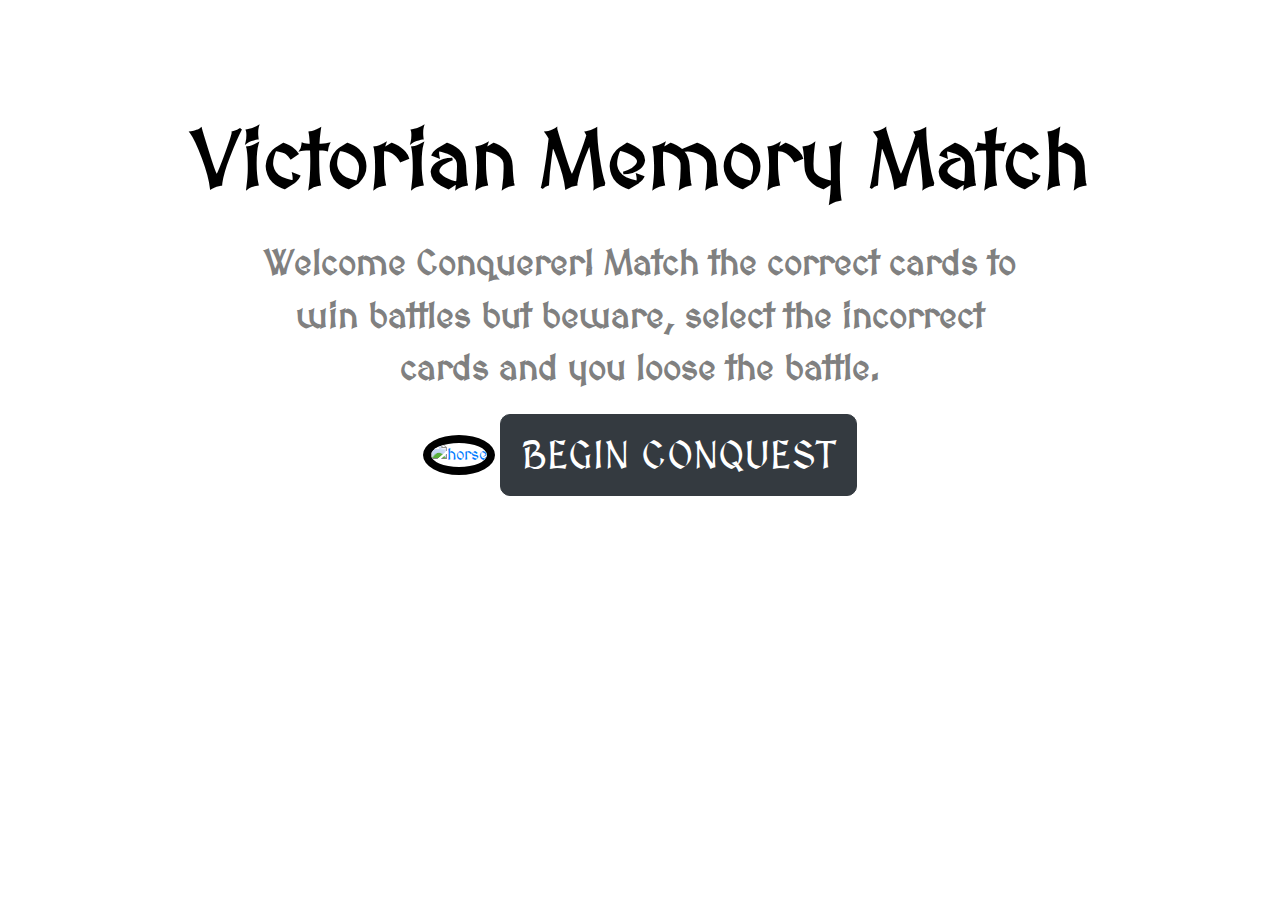
==== index.html @ 1f0f879d "Add files via upload" ====
<!DOCTYPE html>
<html lang="en">

<head>
  <meta charset="UTF-8" />
  <meta name="description" content="Victorian theme memory match game made for Year 5 WoW project by Adam Ahmed of Birchwood Primary School">
  <meta name="keywords" content="HTML, CSS, JavaScript, WoW, Birchwood, Memory Game">
  <meta name="author" content="Adam Ahmed">
  <meta name="viewport" content="width=device-width, initial-scale=1.0" />
  <title>Victorian Memory Match</title>

  <!--Google Fonts-->

  <link rel="preconnect" href="https://fonts.gstatic.com">
  <link href="https://fonts.googleapis.com/css2?family=MedievalSharp&display=swap" rel="stylesheet">

  <!--BOOTSTRAP-->
  <link rel="stylesheet" href="https://stackpath.bootstrapcdn.com/bootstrap/4.5.2/css/bootstrap.min.css" integrity="sha384-JcKb8q3iqJ61gNV9KGb8thSsNjpSL0n8PARn9HuZOnIxN0hoP+VmmDGMN5t9UJ0Z" crossorigin="anonymous" />
  <script src="https://stackpath.bootstrapcdn.com/bootstrap/4.5.2/js/bootstrap.min.js" integrity="sha384-B4gt1jrGC7Jh4AgTPSdUtOBvfO8shuf57BaghqFfPlYxofvL8/KUEfYiJOMMV+rV" crossorigin="anonymous"></script>

  <!--STYLESHEET-->
  <link rel="stylesheet" type="text/css" href="styles.css" />

  <!--ANIMATION STYLESHEET CDN-->
  <link rel="stylesheet" href="https://cdnjs.cloudflare.com/ajax/libs/animate.css/4.0.0/animate.css" />
</head>

<body>
  <section class="container open text-center mx-auto">
    <div>
      <p class="mainTag px-auto">Victorian Memory Match</p>
    </div>
    <div>
      <p class="welcome">
        Welcome Conquerer! Match the correct cards to win battles but beware,
        select the incorrect cards and you loose the battle.
      </p>
    </div>
    <div class="fDiv">
      <a href="gamepage.html">
        <img class="gif" src="Images/horse.gif" alt="horse">
      </a>
      <a href="gamepage.html">
        <button class="btn btn-handle btn-lg btn-dark">
          BEGIN CONQUEST
        </button>
      </a>
    </div>
  </section>
</body>
</html>
---- styles.css ----
body {
  height: 85vh;
  background-image: url("Images/oriental.png");
  background-position: center;
  position: relative;
  font-family: "MedievalSharp", cursive;
}

p {
  color: grey;
}

.open {
  width: 100%;
  display: block;
  justify-content: center;
  align-items: center;
  margin-top: 100px;
}

.mainTag {
  color: #000;
  font-weight: bolder;
}

.welcome {
  font-weight: 800;
  width: 70%;
  margin: auto;
  margin-bottom: 20px;
  font-size: 35px;
}

.gif {
  border: 8px solid black;
  max-width: 30%;
  border-radius: 50%;
}

.gif:hover {
  opacity: 75%;
}

.headTag,
.points>p {
  font-weight: bolder;
}

#point {
  font-weight: 1300;
}

.memory-game {
  width: calc(25% - 10px);
  height: calc(30% - 10px);
  margin: auto;
  display: flex;
  flex-wrap: wrap;
  perspective: 1000px;
  z-index: -1;
}

.memory-card {
  width: calc(25% - 10px);
  height: calc(30% - 10px);
  margin: 5px;
  position: relative;
  transform: scale(1);
  transform-style: preserve-3d;
  transition: transform 0.5s;
  border-radius: 5px;
  background-image: linear-gradient(-225deg, #fff 0%, #fff 100%);
}

.memory-card:active {
  transform: scale(0.97);
  transition: transform 0.2s;
}

.memory-card.flip {
  transform: rotateY(180deg);
}

.front-face,
.back-face {
  width: 100%;
  height: 100%;
  padding: 10px;
  position: absolute;
  border-radius: 5px;
  backface-visibility: hidden;
}

.front-face {
  transform: rotateY(180deg);
}

#won {
  visibility: hidden;
  border-radius: 10px;
  background-image: url("Images/oriental.png");
  margin: auto;
  position: absolute;
  top: 50%;
  left: 50%;
  margin-right: -50%;
  transform: translate(-50%, -50%);
  z-index: 1;
  border: 5px solid #064d75;
}

#won>h1,
#won p {
  font-weight: bolder;
}

#playAgain {
  border: 2px solid #000;
  border-radius: 5px;
  background: #0fc;
  opacity: 70%;
}

#playAgain:hover {
  opacity: 100%;
}

/*LARGE DEVICES*/
@media (min-width: 992px) {
  .mainTag {
    font-size: 80px;
    margin-top: 60px;
  }

  .btn-handle {
    font-size: 40px;
    padding: 10px 20px;
    border-radius: 10px;
  }

  .memory-game {
    width: 640px;
    height: 530px;
  }

  .front-face,
  .back-face {
    padding: 10px;
  }

  #won {
    padding: 50px;
  }

  .headTag {
    font-size: 70px;
  }

  .points>p,
  #won>h1,
  #won p,
  #playAgain {
    font-size: 35px;
  }
}

/*medium devices*/
@media (min-width: 768px) and (max-width: 991px) {
  .mainTag {
    font-size: 75px;
    margin-top: 60px;
  }

  .btn-handle {
    font-size: 35px;
    padding: 10px 20px;
    border-radius: 10px;
  }

  .memory-game {
    width: 620px;
    height: 512px;
  }

  .front-face,
  .back-face {
    padding: 10px;
  }

  #won {
    padding: 50px;
    top: 40%;
  }

  .points>p,
  #won>h1,
  #won p,
  #playAgain {
    font-size: 35px;
  }
}

/*SMALL DEVICES*/
@media (min-width: 576px) and (max-width: 767px) {
  .mainTag {
    font-size: 60px;
    margin-top: 50px;
  }

  .btn-handle {
    font-size: 30px;
    padding: 10px 20px;
    border-radius: 10px;
  }

  .memory-game {
    width: 480px;
    height: 398px;
  }

  .front-face,
  .back-face {
    padding: 6px;
  }

  #won {
    padding: 35px;
    top: 30%;
  }

  .points>p,
  #won>h1,
  #won p,
  #playAgain {
    font-size: 30px;
  }
}

/*EXTRA SMALL DEVICES*/
@media (min-width: 378px) and (max-width: 575px) {
  .mainTag {
    font-size: 45px;
    margin-top: 45px;
  }

  .btn-handle {
    font-size: 30px;
    padding: 10px 20px;
    border-radius: 10px;
  }

  .memory-game {
    width: 380px;
    height: 315px;
  }

  .front-face,
  .back-face {
    padding: 6px;
  }

  #won {
    padding: 30px;
    top: 30%;
  }

  .points>p,
  #won>h1,
  #won p,
  #playAgain {
    font-size: 25px;
  }
}

/*X-EXTRA SMALL DEVICES*/
@media (max-width: 377px) {
  .mainTag {
    font-size: 45px;
    margin-top: 40px;
  }

  .btn-handle {
    font-size: 30px;
    padding: 10px 20px;
    border-radius: 10px;
  }

  .memory-game {
    width: 340px;
    height: 282px;
  }

  .front-face,
  .back-face {
    padding: 5px;
  }

  #won {
    padding: 15px;
    top: 30%;
  }

  .points>p,
  #won>h1,
  #won p,
  #playAgain {
    font-size: 25px;
  }
}

.retreat {
  font-size: 2rem;
  color: #000;
  text-align: center;
  text-decoration: none;
  display: block;
  width: 15%;
  min-width: 150px;
  margin: auto;
}
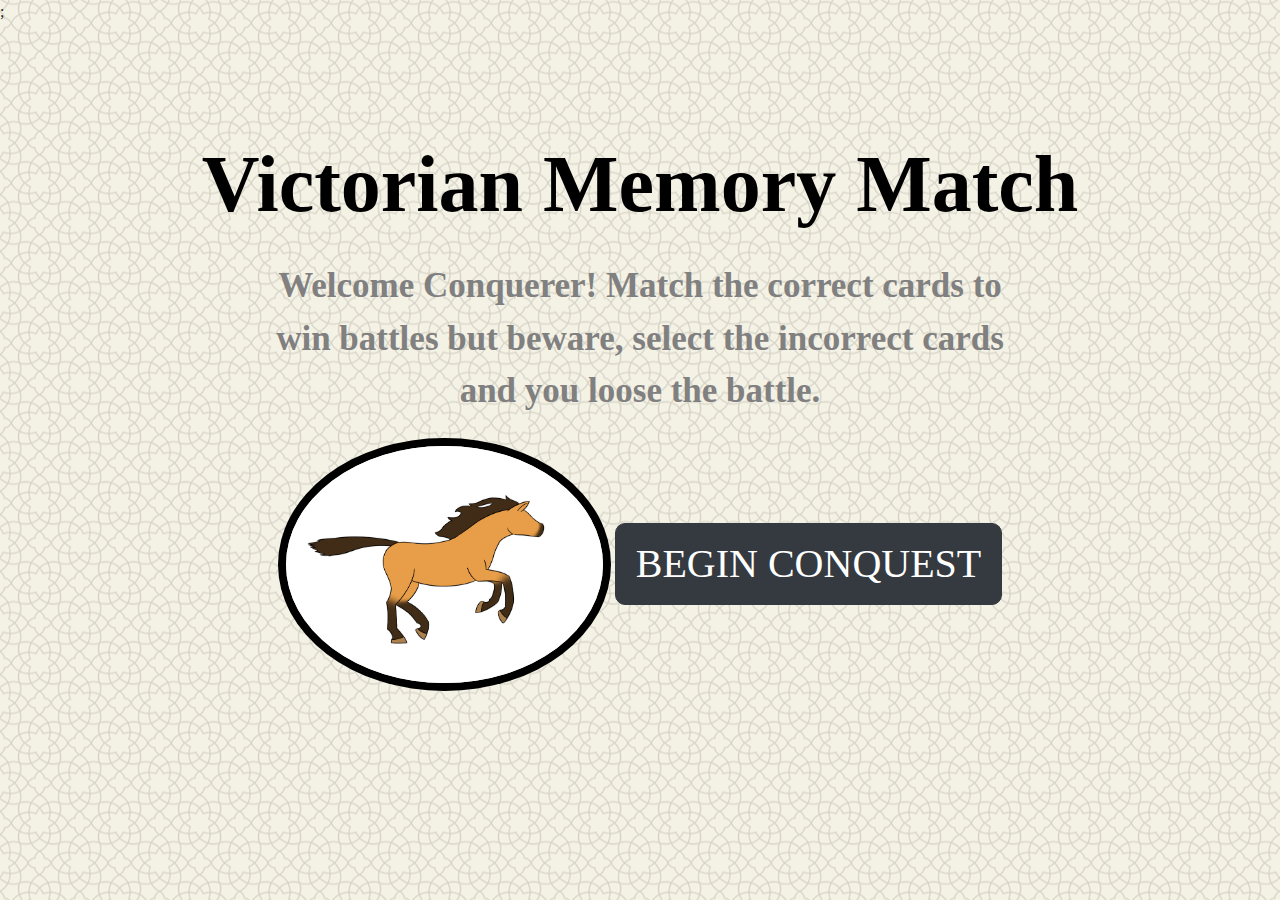
==== commit 85683b38: "Update index.html" ====
--- a/index.html
+++ b/index.html
@@ -10,9 +10,10 @@
   <title>Victorian Memory Match</title>
 
   <!--Google Fonts-->
+ <link rel="preconnect" href="https://fonts.googleapis.com">;
+ <link rel="preconnect" href="https://fonts.gstatic.com"; crossorigin>
+ <link href="https://fonts.googleapis.com/css2?family=Petit+Formal+Script&display=swap"; rel="stylesheet">
 
-  <link rel="preconnect" href="https://fonts.gstatic.com">
-  <link href="https://fonts.googleapis.com/css2?family=MedievalSharp&display=swap" rel="stylesheet">
 
   <!--BOOTSTRAP-->
   <link rel="stylesheet" href="https://stackpath.bootstrapcdn.com/bootstrap/4.5.2/css/bootstrap.min.css" integrity="sha384-JcKb8q3iqJ61gNV9KGb8thSsNjpSL0n8PARn9HuZOnIxN0hoP+VmmDGMN5t9UJ0Z" crossorigin="anonymous" />
--- a/styles.css
+++ b/styles.css
@@ -79,6 +79,7 @@
 
 .memory-card.flip {
   transform: rotateY(180deg);
+  background: transparent;
 }
 
 .front-face,
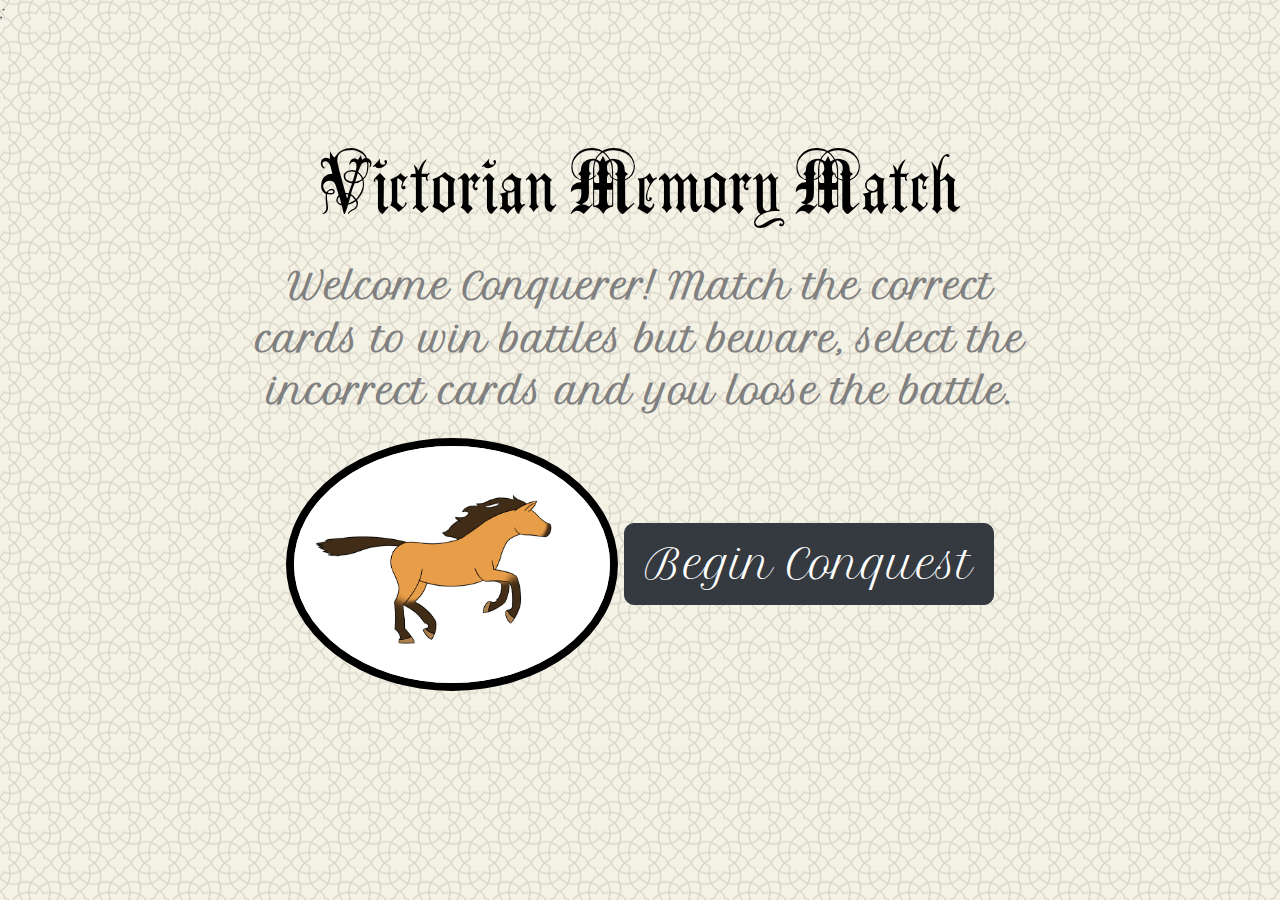
==== commit a2875d70: "Update index.html" ====
--- a/index.html
+++ b/index.html
@@ -43,7 +43,7 @@
       </a>
       <a href="gamepage.html">
         <button class="btn btn-handle btn-lg btn-dark">
-          BEGIN CONQUEST
+          Begin Conquest
         </button>
       </a>
     </div>
--- a/styles.css
+++ b/styles.css
@@ -1,9 +1,14 @@
-body {
-  height: 85vh;
-  background-image: url("Images/oriental.png");
-  background-position: center;
-  position: relative;
-  font-family: "MedievalSharp", cursive;
+@font-face { 
+ font-family: AnglicanText; 
+ src: url("AnglicanText.ttf") format("truetype"); 
+} 
+
+body { 
+ height: 85vh; 
+ background-image: url("Images/oriental.png"); 
+ background-position: center; 
+ position: relative; 
+ font-family: 'Petit Formal Script', cursive;
 }
 
 p {
@@ -18,9 +23,9 @@
   margin-top: 100px;
 }
 
-.mainTag {
-  color: #000;
-  font-weight: bolder;
+.mainTag { 
+ color: #000; 
+ font-family: "AnglicanText"; 
 }
 
 .welcome {
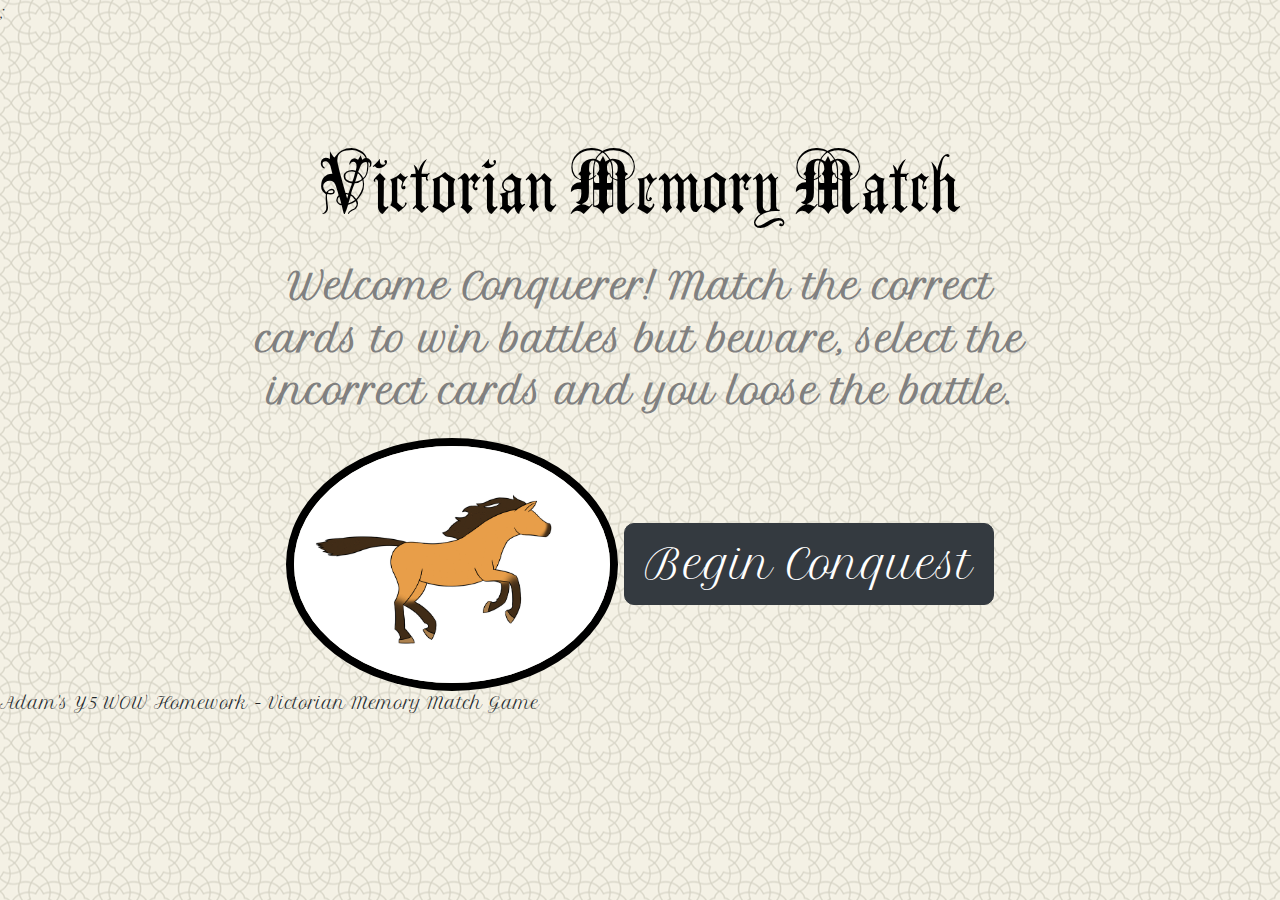
==== commit ae3cf79e: "Update index.html" ====
--- a/index.html
+++ b/index.html
@@ -49,4 +49,5 @@
     </div>
   </section>
 </body>
+<footer>Adam's Y5 WOW Homework - Victorian Memory Match Game</footer>
 </html>
